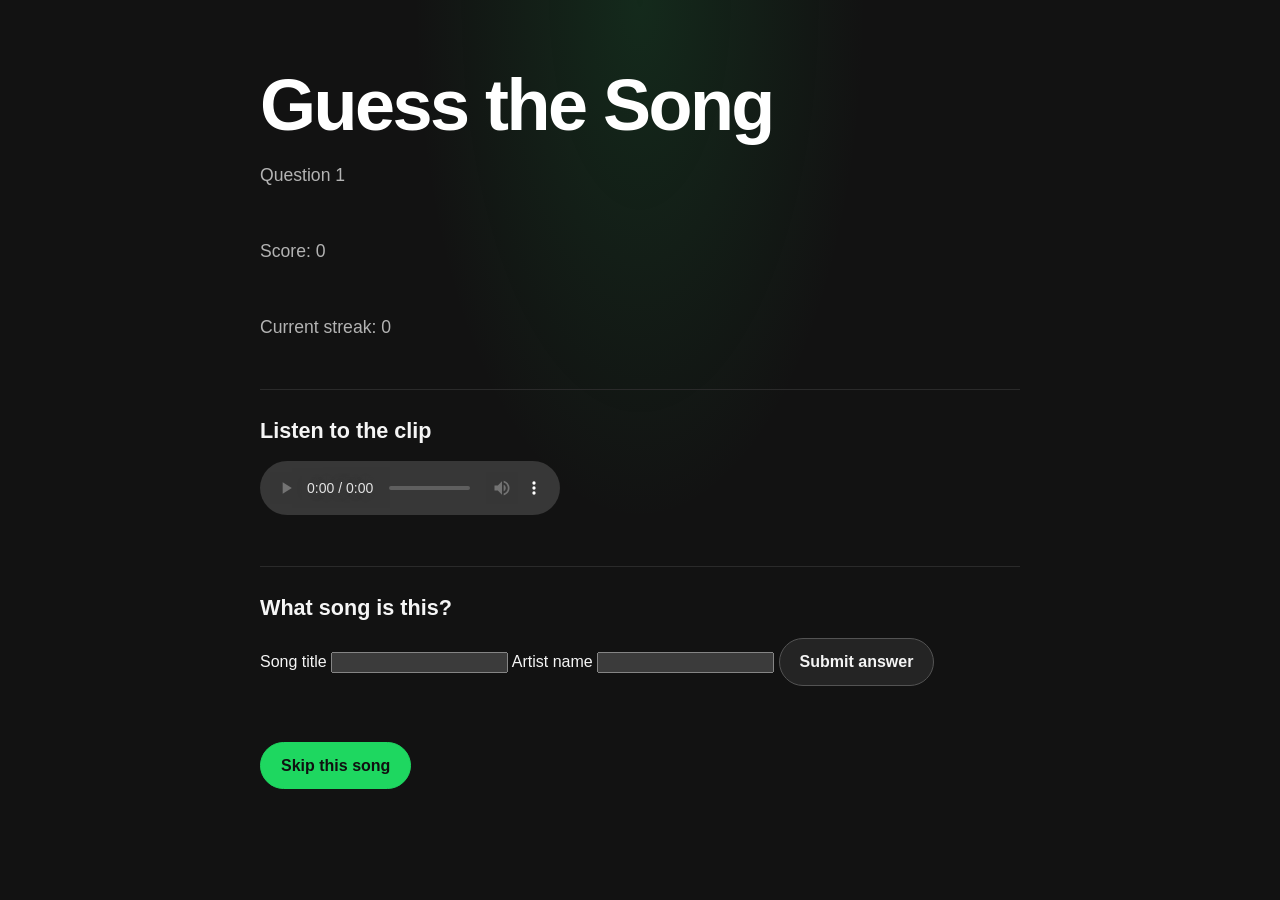
==== quizz_classic.html @ 05e7726d "Ajout de style.css et modification de index.html" ====
<!DOCTYPE html>
<html lang="en">
<head>
    <meta charset="UTF-8">
    <meta name="viewport" content="width=device-width, initial-scale=1.0">
    <link rel="stylesheet" href="style.css">
    <title>Guess the song </title>
</head>
  <h1>Guess the Song</h1>

  <p>Question <span id="question-number">1</span></p>
  <p>Score: <span id="score">0</span></p>
  <p>Current streak: <span id="streak">0</span></p>

  <h2>Listen to the clip</h2>
  <audio id="song-audio" controls></audio>

  <h2>What song is this?</h2>
  <form id="answer-form">
    <label for="song-title">Song title</label>
    <input id="song-title" type="text">

    <label for="artist-name">Artist name</label>
    <input id="artist-name" type="text">

    <button type="submit">Submit answer</button>
  </form>

  <p id="feedback" aria-live="polite"></p>

  <button id="skip-button" type="button">Skip this song</button>
</body>
</html>
---- style.css ----
* {
  box-sizing: border-box;
}

:root {
  color-scheme: dark;
  font-family: Arial, Helvetica, sans-serif;
  background: #121212;
  color: #f5f5f5;
}

body {
  width: min(100% - 40px, 760px);
  margin: 0 auto;
  padding: 64px 0 80px;
  line-height: 1.6;
  background:
    radial-gradient(ellipse at 50% 0, rgb(29 185 84 / 14%), transparent 42%),
    #121212;
}

h1,
h2,
p,
ol {
  margin-top: 0;
}

h1 {
  margin-bottom: 14px;
  color: #ffffff;
  line-height: 1.15;
  letter-spacing: -0.035em;
}

h1:first-of-type {
  max-width: 650px;
  font-size: clamp(2.4rem, 7vw, 4.5rem);
}

body > p {
  max-width: 620px;
  margin-bottom: 48px;
  color: #b3b3b3;
  font-size: 1.1rem;
}

h1:not(:first-of-type) {
  margin-top: 42px;
  font-size: 1.6rem;
}

button {
  min-height: 44px;
  margin: 0 8px 8px 0;
  padding: 10px 20px;
  border: 1px solid #535353;
  border-radius: 999px;
  background: #242424;
  color: #f5f5f5;
  font: inherit;
  font-weight: 700;
  cursor: pointer;
  transition: background-color 150ms ease, color 150ms ease, transform 150ms ease;
}

button:hover {
  border-color: #ffffff;
  transform: scale(1.03);
}

button:focus-visible,
input:focus-visible {
  outline: 3px solid #1ed760;
  outline-offset: 3px;
}

button[data-difficulty][aria-pressed="true"] {
  border-color: #1ed760;
  background: #1ed760;
  color: #101010;
}

#playlistUrl {
  display: block;
  width: 100%;
  min-height: 50px;
  margin: 14px 0 12px;
  padding: 12px 16px;
  border: 1px solid #535353;
  border-radius: 8px;
  background: #242424;
  color: #ffffff;
  font: inherit;
}

#playlistUrl::placeholder {
  color: #a7a7a7;
}

body > button:not([data-difficulty]) {
  border-color: #1ed760;
  background: #1ed760;
  color: #101010;
}

body > button:not([data-difficulty]):hover {
  border-color: #3be477;
  background: #3be477;
}

h2 {
  margin-top: 44px;
  margin-bottom: 12px;
  padding-top: 24px;
  border-top: 1px solid #2a2a2a;
  font-size: 1.35rem;
}

ol {
  padding-left: 24px;
  color: #b3b3b3;
}

li {
  padding: 4px 0 4px 5px;
}

li::marker {
  color: #1ed760;
  font-weight: 700;
}

h2 + p {
  color: #b3b3b3;
}

@media (max-width: 520px) {
  body {
    width: min(100% - 32px, 760px);
    padding-top: 40px;
  }

  body > p {
    margin-bottom: 36px;
  }

  button {
    margin-right: 4px;
    padding-inline: 16px;
  }
}
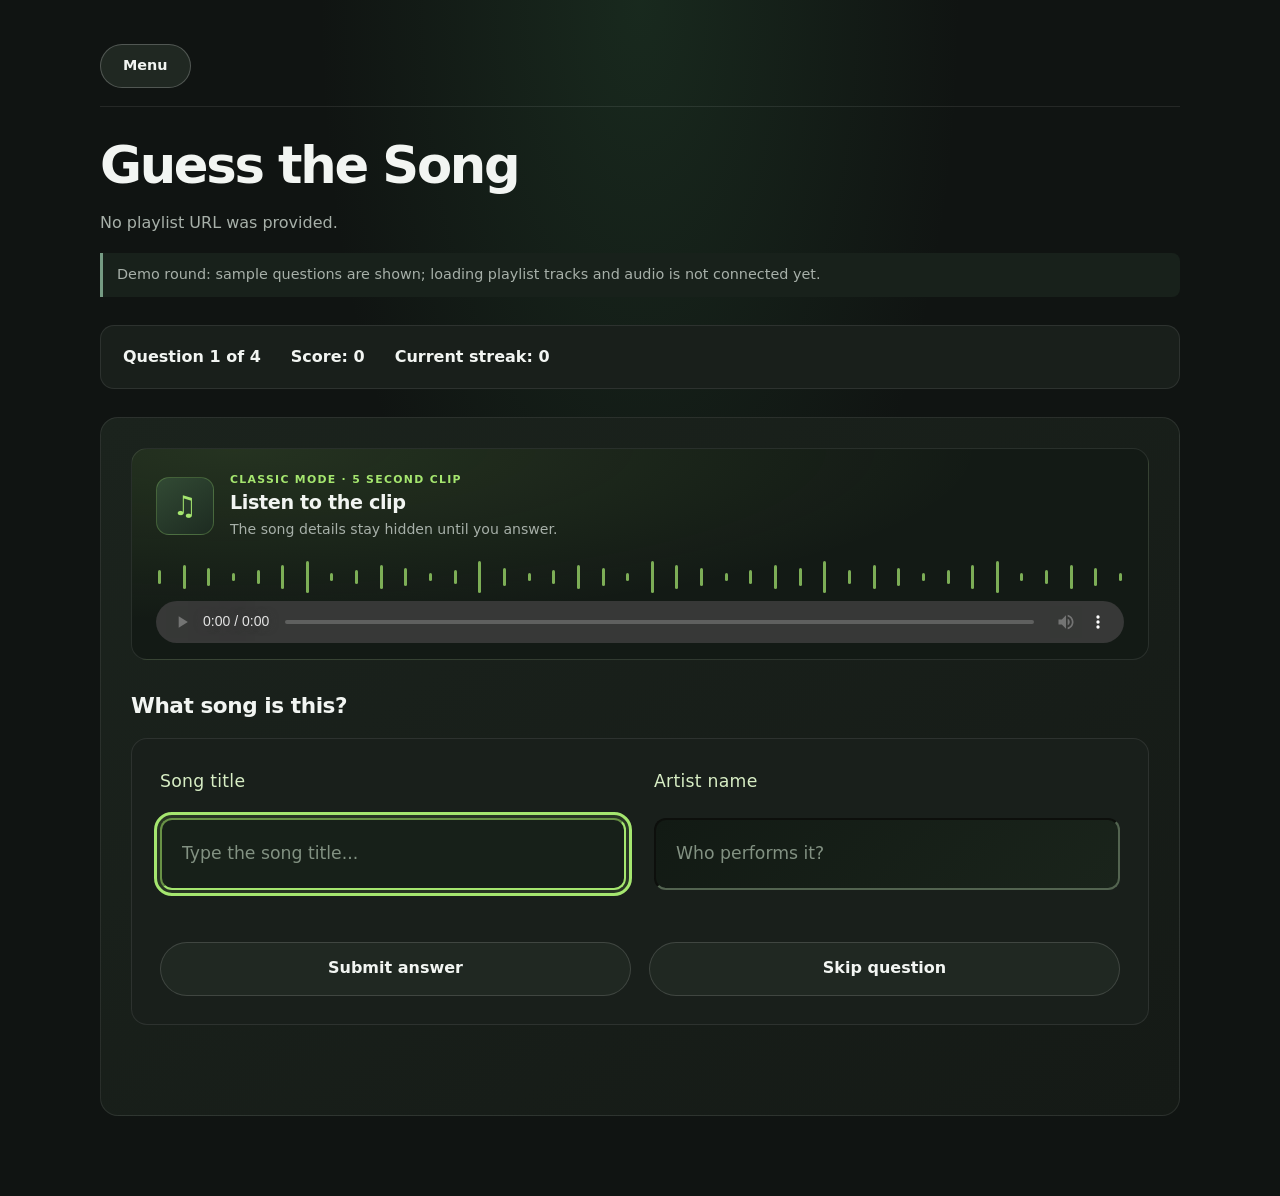
==== commit 2a27009d: "." ====
--- a/quizz_classic.html
+++ b/quizz_classic.html
@@ -1,33 +1,74 @@
 <!DOCTYPE html>
 <html lang="en">
 <head>
-    <meta charset="UTF-8">
-    <meta name="viewport" content="width=device-width, initial-scale=1.0">
-    <link rel="stylesheet" href="style.css">
-    <title>Guess the song </title>
+  <meta charset="UTF-8">
+  <meta name="viewport" content="width=device-width, initial-scale=1.0">
+  <link rel="stylesheet" href="style.css">
+  <script src="quiz.js" defer></script>
+  <title>Guess the Song — Classic Mode</title>
 </head>
-  <h1>Guess the Song</h1>
+<body data-mode="classic">
+  <header class="quiz-header">
+    <a class="menu-button" href="index.html">Menu</a>
+  </header>
 
-  <p>Question <span id="question-number">1</span></p>
-  <p>Score: <span id="score">0</span></p>
-  <p>Current streak: <span id="streak">0</span></p>
+  <main class="quiz-main">
+    <h1>Guess the Song</h1>
+    <p id="playlist-info"></p>
+    <p id="audio-status" role="status"></p>
 
-  <h2>Listen to the clip</h2>
-  <audio id="song-audio" controls></audio>
+    <section aria-label="Quiz score">
+      <p>Question <span id="question-number">1</span> of <span id="question-total">4</span></p>
+      <p>Score: <span id="score">0</span></p>
+      <p>Current streak: <span id="streak">0</span></p>
+    </section>
 
-  <h2>What song is this?</h2>
-  <form id="answer-form">
-    <label for="song-title">Song title</label>
-    <input id="song-title" type="text">
+    <p id="completion" aria-live="polite" hidden></p>
 
-    <label for="artist-name">Artist name</label>
-    <input id="artist-name" type="text">
+    <section id="question-panel">
+      <section class="audio-card" aria-label="Audio player">
+        <div class="audio-card-heading">
+          <div class="audio-art" aria-hidden="true">♫</div>
+          <div>
+            <p class="audio-eyebrow">CLASSIC MODE · 5 SECOND CLIP</p>
+            <h2>Listen to the clip</h2>
+            <p class="audio-caption">The song details stay hidden until you answer.</p>
+          </div>
+        </div>
+        <div class="audio-wave" aria-hidden="true">
+          <span></span><span></span><span></span><span></span><span></span>
+          <span></span><span></span><span></span><span></span><span></span>
+          <span></span><span></span><span></span><span></span><span></span>
+          <span></span><span></span><span></span><span></span><span></span>
+          <span></span><span></span><span></span><span></span><span></span>
+          <span></span><span></span><span></span><span></span><span></span>
+          <span></span><span></span><span></span><span></span><span></span>
+          <span></span><span></span><span></span><span></span><span></span>
+        </div>
+        <audio id="song-audio" controls aria-label="Song clip"></audio>
+      </section>
 
-    <button type="submit">Submit answer</button>
-  </form>
+      <h2 class="answer-heading">What song is this?</h2>
+      <form id="answer-form">
+        <div class="classic-answer-fields">
+          <p>
+            <label for="song-title">Song title</label>
+            <input id="song-title" name="song-title" type="text" autocomplete="off" placeholder="Type the song title...">
+          </p>
+          <p>
+            <label for="artist-name">Artist name</label>
+            <input id="artist-name" name="artist-name" type="text" autocomplete="off" placeholder="Who performs it?">
+          </p>
+        </div>
+        <div class="answer-submit-row">
+          <button type="submit">Submit answer</button>
+          <button id="skip-button" type="button">Skip question</button>
+        </div>
+      </form>
 
-  <p id="feedback" aria-live="polite"></p>
-
-  <button id="skip-button" type="button">Skip this song</button>
+      <p id="feedback" aria-live="polite"></p>
+      <button id="next-button" type="button" hidden>Next question</button>
+    </section>
+  </main>
 </body>
-</html>+</html>
--- a/style.css
+++ b/style.css
@@ -4,149 +4,805 @@
 
 :root {
   color-scheme: dark;
-  font-family: Arial, Helvetica, sans-serif;
-  background: #121212;
-  color: #f5f5f5;
+  font-family: Inter, ui-sans-serif, system-ui, -apple-system, BlinkMacSystemFont, "Segoe UI", sans-serif;
+  background: #101412;
+  color: #f2f5f2;
+  font-synthesis: none;
+  text-rendering: optimizeLegibility;
+
+  --page: #101412;
+  --panel: #191f1b;
+  --panel-raised: #202822;
+  --panel-border: #ffffff16;
+  --text: #f2f5f2;
+  --muted: #a7b0a9;
+  --accent: #a5e66f;
+  --accent-strong: #8bd957;
+  --accent-ink: #172114;
 }
 
 body {
-  width: min(100% - 40px, 760px);
+  width: min(100% - 40px, 860px);
+  min-height: 100vh;
   margin: 0 auto;
-  padding: 64px 0 80px;
-  line-height: 1.6;
+  padding: 56px 0 80px;
+  line-height: 1.65;
   background:
-    radial-gradient(ellipse at 50% 0, rgb(29 185 84 / 14%), transparent 42%),
-    #121212;
+    radial-gradient(ellipse at 50% 0, rgb(55 117 72 / 22%), transparent 42%),
+    var(--page);
 }
 
 h1,
 h2,
+h3,
 p,
-ol {
+ol,
+ul {
   margin-top: 0;
 }
 
 h1 {
-  margin-bottom: 14px;
-  color: #ffffff;
-  line-height: 1.15;
-  letter-spacing: -0.035em;
-}
-
-h1:first-of-type {
-  max-width: 650px;
-  font-size: clamp(2.4rem, 7vw, 4.5rem);
+  margin-bottom: 16px;
+  color: var(--text);
+  font-size: clamp(2rem, 5vw, 3.2rem);
+  line-height: 1.12;
+  letter-spacing: -0.045em;
+}
+
+body > h1:first-of-type {
+  max-width: 720px;
+  font-size: clamp(2.5rem, 7vw, 4.5rem);
+}
+
+h2 {
+  margin: 36px 0 14px;
+  color: var(--text);
+  font-size: 1.35rem;
+  line-height: 1.3;
+  letter-spacing: -0.02em;
+}
+
+h3 {
+  margin-bottom: 10px;
+  font-size: 1.05rem;
+}
+
+p,
+li {
+  color: var(--muted);
 }
 
 body > p {
-  max-width: 620px;
-  margin-bottom: 48px;
-  color: #b3b3b3;
-  font-size: 1.1rem;
-}
-
-h1:not(:first-of-type) {
-  margin-top: 42px;
-  font-size: 1.6rem;
+  max-width: 680px;
+  margin-bottom: 32px;
+  font-size: 1.05rem;
+}
+
+ol,
+ul {
+  padding-left: 26px;
+}
+
+li {
+  padding: 3px 0 3px 5px;
+}
+
+li::marker {
+  color: var(--accent);
+  font-weight: 700;
+}
+
+button,
+input,
+select,
+textarea {
+  font: inherit;
 }
 
 button {
   min-height: 44px;
   margin: 0 8px 8px 0;
-  padding: 10px 20px;
-  border: 1px solid #535353;
+  padding: 10px 19px;
+  border: 1px solid #ffffff24;
   border-radius: 999px;
-  background: #242424;
-  color: #f5f5f5;
-  font: inherit;
+  background: var(--panel-raised);
+  color: var(--text);
   font-weight: 700;
   cursor: pointer;
-  transition: background-color 150ms ease, color 150ms ease, transform 150ms ease;
+  transition:
+    background-color 150ms ease,
+    border-color 150ms ease,
+    color 150ms ease,
+    transform 150ms ease;
 }
 
 button:hover {
-  border-color: #ffffff;
-  transform: scale(1.03);
+  border-color: #ffffff65;
+  background: #29332b;
+  transform: translateY(-1px);
+}
+
+button:active {
+  transform: translateY(0);
 }
 
 button:focus-visible,
-input:focus-visible {
-  outline: 3px solid #1ed760;
+input:focus-visible,
+select:focus-visible,
+textarea:focus-visible,
+a:focus-visible {
+  outline: 3px solid var(--accent);
   outline-offset: 3px;
 }
 
 button[data-difficulty][aria-pressed="true"] {
-  border-color: #1ed760;
-  background: #1ed760;
-  color: #101010;
+  border-color: var(--accent);
+  background: var(--accent);
+  color: var(--accent-ink);
+}
+
+form {
+  margin: 18px 0 28px;
+  padding: 22px;
+  border: 1px solid var(--panel-border);
+  border-radius: 16px;
+  background: var(--panel);
+}
+
+form h2 {
+  margin-top: 0;
+  margin-bottom: 18px;
+  font-size: 1.2rem;
 }
 
 #playlistUrl {
+  width: 100%;
+  min-height: 58px;
+  padding: 14px 18px;
+  font-size: 1rem;
+}
+
+main > section[aria-label="Quiz score"] {
+  display: flex;
+  flex-wrap: wrap;
+  gap: 8px 24px;
+  margin: 24px 0;
+  padding: 16px 20px;
+  border: 1px solid var(--panel-border);
+  border-radius: 14px;
+  background: var(--panel);
+}
+
+main > section[aria-label="Quiz score"] p {
+  margin: 0;
+  color: var(--text);
+  font-weight: 650;
+}
+
+#question-panel {
+  padding: 24px;
+  border: 1px solid var(--panel-border);
+  border-radius: 18px;
+  background: linear-gradient(145deg, #1b231d, #151a16);
+}
+
+#question-panel h2:first-child {
+  margin-top: 0;
+}
+
+#question-panel form {
+  margin-bottom: 16px;
+}
+
+#question-panel form p:last-of-type {
+  margin-bottom: 0;
+}
+
+#question-panel audio {
+  width: 100%;
+  max-width: 560px;
+}
+
+#answer-options {
+  display: grid;
+  gap: 10px;
+}
+
+.answer-option {
+  display: flex;
+  align-items: center;
+  gap: 12px;
+  min-height: 54px;
+  margin: 0;
+  padding: 12px 15px;
+  border: 1px solid #ffffff20;
+  border-radius: 12px;
+  background: #141a16;
+  color: var(--text);
+  cursor: pointer;
+  transition: background-color 150ms ease, border-color 150ms ease;
+}
+
+.answer-option:hover {
+  border-color: #ffffff55;
+  background: #202a22;
+}
+
+.answer-option.is-selected {
+  border-color: var(--accent);
+  background: rgb(165 230 111 / 12%);
+}
+
+.answer-option input[type="radio"] {
+  width: 19px;
+  height: 19px;
+  flex: 0 0 19px;
+  margin: 0;
+}
+
+button:disabled,
+input:disabled {
+  cursor: not-allowed;
+  opacity: 0.65;
+}
+
+#feedback,
+#completion {
+  color: var(--accent);
+  font-weight: 700;
+}
+
+[hidden] {
+  display: none !important;
+}
+
+@media (max-width: 560px) {
+  #question-panel {
+    padding: 18px;
+  }
+
+  main > section[aria-label="Quiz score"] {
+    gap: 8px 16px;
+    padding: 14px;
+  }
+}
+
+body {
+  width: min(100% - 48px, 920px);
+  padding-top: 44px;
+}
+
+h2 {
+  margin-top: 30px;
+  margin-bottom: 16px;
+}
+
+form {
+  margin: 24px 0;
+  padding: 26px;
+}
+
+.quiz-header {
+  display: flex;
+  align-items: center;
+  justify-content: space-between;
+  margin-bottom: 30px;
+  padding-bottom: 18px;
+  border-bottom: 1px solid var(--panel-border);
+}
+
+.brand {
+  color: var(--text);
+  font-size: 1.05rem;
+  font-weight: 750;
+  text-decoration: none;
+}
+
+.menu-button {
+  display: inline-flex;
+  min-height: 40px;
+  align-items: center;
+  justify-content: center;
+  padding: 7px 17px;
+  border: 1px solid #ffffff2a;
+  border-radius: 999px;
+  color: var(--text);
+  font-size: 0.9rem;
+  font-weight: 700;
+  text-decoration: none;
+  transition: background-color 150ms ease, border-color 150ms ease;
+}
+
+.menu-button:hover {
+  border-color: var(--accent);
+  background: var(--panel-raised);
+}
+
+#playlist-info {
+  overflow-wrap: anywhere;
+}
+
+#audio-status {
+  margin: 12px 0 20px;
+  padding: 10px 14px;
+  border-left: 3px solid #759b83;
+  border-radius: 0 8px 8px 0;
+  background: #18211b;
+  font-size: 0.9rem;
+}
+
+main > section[aria-label="Quiz score"] {
+  gap: 12px 30px;
+  margin: 28px 0;
+  padding: 18px 22px;
+}
+
+#question-panel {
+  padding: 30px;
+}
+
+.audio-card {
+  margin-bottom: 32px;
+  padding: 22px 24px 16px;
+  border: 1px solid #ffffff18;
+  border-radius: 16px;
+  background:
+    radial-gradient(ellipse at 10% 0, rgb(165 230 111 / 12%), transparent 58%),
+    #131a15;
+}
+
+.audio-card-heading {
+  display: flex;
+  align-items: center;
+  gap: 16px;
+}
+
+.audio-art {
+  display: grid;
+  width: 58px;
+  height: 58px;
+  flex: 0 0 58px;
+  place-items: center;
+  border: 1px solid rgb(165 230 111 / 25%);
+  border-radius: 13px;
+  background: linear-gradient(145deg, #324a34, #1d2b21);
+  color: var(--accent);
+  font-size: 1.7rem;
+}
+
+.audio-card h2 {
+  margin: 2px 0 2px;
+  font-size: 1.2rem;
+}
+
+.audio-eyebrow {
+  margin: 0;
+  color: var(--accent);
+  font-size: 0.68rem;
+  font-weight: 800;
+  letter-spacing: 0.12em;
+}
+
+.audio-caption {
+  margin: 0;
+  font-size: 0.88rem;
+}
+
+.audio-wave {
+  display: flex;
+  height: 32px;
+  align-items: center;
+  justify-content: space-between;
+  gap: 4px;
+  margin: 20px 2px 8px;
+  opacity: 0.72;
+}
+
+.audio-wave span {
+  width: 3px;
+  height: 25%;
+  border-radius: 3px;
+  background: var(--accent);
+}
+
+.audio-wave span:nth-child(4n + 1) { height: 42%; }
+.audio-wave span:nth-child(4n + 2) { height: 78%; }
+.audio-wave span:nth-child(4n + 3) { height: 55%; }
+.audio-wave span:nth-child(7n) { height: 100%; }
+
+#question-panel .audio-card audio {
   display: block;
   width: 100%;
+  max-width: none;
+  height: 42px;
+  margin: 0;
+}
+
+#question-panel .answer-heading {
+  margin-top: 0;
+  margin-bottom: 18px;
+}
+
+#question-panel form {
+  margin: 0 0 20px;
+  padding: 24px;
+}
+
+#question-panel form p {
+  margin-bottom: 18px;
+}
+
+#question-panel form p:last-of-type {
+  margin-bottom: 22px;
+}
+
+#question-panel form input[type="text"] {
+  margin-top: 8px;
+  margin-bottom: 0;
+}
+
+#answer-options {
+  grid-template-columns: repeat(2, minmax(0, 1fr));
+  gap: 12px;
+}
+
+.answer-option {
+  min-height: 72px;
+  gap: 13px;
+  padding: 14px 16px;
+  line-height: 1.4;
+}
+
+.answer-option input[type="radio"] {
+  appearance: none;
+  position: relative;
+  width: 21px;
+  height: 21px;
+  flex-basis: 21px;
+  border: 2px solid #8e9b90;
+  border-radius: 50%;
+  background: #111713;
+  cursor: pointer;
+}
+
+.answer-option input[type="radio"]:checked {
+  border-color: var(--accent);
+}
+
+.answer-option input[type="radio"]:checked::after {
+  position: absolute;
+  inset: 4px;
+  border-radius: 50%;
+  background: var(--accent);
+  content: "";
+}
+
+.answer-option:has(input:focus-visible) {
+  outline: 3px solid var(--accent);
+  outline-offset: 3px;
+}
+
+.answer-option.is-correct,
+input.is-correct {
+  border-color: #68d391;
+  background: rgb(40 167 97 / 13%);
+}
+
+.answer-option.is-wrong,
+input.is-wrong {
+  border-color: #ed7373;
+  background: rgb(217 83 79 / 13%);
+}
+
+input.is-correct,
+input.is-wrong {
+  box-shadow: 0 0 0 1px currentColor;
+}
+
+#feedback[data-state="correct"],
+#completion[data-state="correct"] {
+  color: #83e0a1;
+}
+
+#feedback[data-state="wrong"],
+#completion[data-state="wrong"] {
+  color: #ff8585;
+}
+
+#feedback[data-state="partial"],
+#feedback[data-state="skipped"],
+#completion[data-state="skipped"] {
+  color: #f0c674;
+}
+
+#feedback {
+  margin: 18px 0 10px;
+}
+
+#next-button {
+  margin-top: 4px;
+}
+
+@media (max-width: 640px) {
+  body {
+    width: min(100% - 32px, 920px);
+    padding-top: 28px;
+  }
+
+  .quiz-header {
+    margin-bottom: 24px;
+  }
+
+  #question-panel {
+    padding: 20px;
+  }
+
+  .audio-card {
+    padding: 18px 16px 14px;
+  }
+
+  #answer-options {
+    gap: 9px;
+  }
+
+  .answer-option {
+    min-height: 66px;
+    padding: 12px;
+  }
+}
+
+@media (max-width: 420px) {
+  #answer-options {
+    grid-template-columns: 1fr;
+  }
+}
+
+/* Give the playlist field more room on the landing page. */
+#playlist-form {
+  margin: 34px 0 38px;
+  padding: 30px;
+}
+
+#playlist-form h2 {
+  margin-bottom: 24px;
+}
+
+#playlist-form label {
+  display: block;
+  margin-bottom: 10px;
+}
+
+#playlist-form #playlistUrl {
+  min-height: 66px;
+  margin: 0 0 18px;
+  padding-inline: 20px;
+}
+
+#playlist-form button[type="submit"] {
+  min-width: 132px;
+  min-height: 48px;
+}
+
+.quiz-header {
+  justify-content: flex-start;
+}
+
+.menu-button {
+  min-height: 44px;
+  padding-inline: 22px;
+  border-color: #ffffff38;
+  background: #202822;
+}
+
+#question-panel form {
+  padding: 28px;
+}
+
+.classic-answer-fields {
+  display: grid;
+  grid-template-columns: repeat(2, minmax(0, 1fr));
+  gap: 20px;
+}
+
+#question-panel .classic-answer-fields p {
+  min-width: 0;
+  margin: 0;
+}
+
+#question-panel .classic-answer-fields input[type="text"] {
+  min-height: 58px;
+  margin-top: 10px;
+  padding-inline: 16px;
+}
+
+.answer-submit-row {
+  display: flex;
+  justify-content: center;
+  margin-top: 26px;
+}
+
+#question-panel .answer-submit-row button[type="submit"] {
+  min-width: 190px;
   min-height: 50px;
-  margin: 14px 0 12px;
-  padding: 12px 16px;
-  border: 1px solid #535353;
-  border-radius: 8px;
-  background: #242424;
-  color: #ffffff;
-  font: inherit;
-}
-
-#playlistUrl::placeholder {
-  color: #a7a7a7;
-}
-
-body > button:not([data-difficulty]) {
-  border-color: #1ed760;
-  background: #1ed760;
-  color: #101010;
-}
-
-body > button:not([data-difficulty]):hover {
-  border-color: #3be477;
-  background: #3be477;
-}
-
-h2 {
-  margin-top: 44px;
+  margin: 0;
+}
+
+#question-panel #feedback {
+  width: fit-content;
+  max-width: 100%;
+  margin: 20px auto 12px;
+  padding: 13px 18px;
+  border: 1px solid transparent;
+  border-radius: 12px;
+  text-align: center;
+}
+
+#feedback[data-state="correct"] {
+  border-color: #48c879;
+  background: #123523;
+  color: #a5f2bf;
+}
+
+#feedback[data-state="wrong"] {
+  border-color: #f06c6c;
+  background: #411d20;
+  color: #ffc0c0;
+}
+
+#feedback[data-state="partial"],
+#feedback[data-state="skipped"] {
+  border-color: #e6b94f;
+  background: #3b2d14;
+  color: #ffe09a;
+}
+
+#completion[data-state="skipped"] {
+  border: 1px solid #e6b94f;
+  border-radius: 12px;
+  padding: 16px 20px;
+  background: #3b2d14;
+  color: #ffe09a;
+}
+
+.answer-option.is-correct {
+  border: 2px solid #48c879;
+  background: #123523;
+  color: #c8f7d7;
+  box-shadow: inset 0 0 0 1px #48c87955;
+}
+
+.answer-option.is-wrong {
+  border: 2px solid #f06c6c;
+  background: #411d20;
+  color: #ffc0c0;
+  box-shadow: inset 0 0 0 1px #f06c6c55;
+}
+
+#question-panel .answer-option.is-selected.is-correct {
+  border: 2px solid #48c879;
+  background: #123523;
+  color: #c8f7d7;
+  box-shadow: inset 0 0 0 1px #48c87955;
+}
+
+#question-panel .answer-option.is-selected.is-wrong {
+  border: 2px solid #f06c6c;
+  background: #411d20;
+  color: #ffc0c0;
+  box-shadow: inset 0 0 0 1px #f06c6c55;
+}
+
+#question-panel .answer-option.is-correct input[type="radio"] {
+  border-color: #70e398;
+  background: #194d2e;
+}
+
+#question-panel .answer-option.is-wrong input[type="radio"] {
+  border-color: #ff8585;
+  background: #62292d;
+}
+
+#question-panel .answer-option.is-wrong input[type="radio"]:checked::after {
+  background: #ff9999;
+}
+
+#question-panel form:has(#answer-options) .answer-submit-row {
+  margin-top: 34px;
+}
+
+@media (max-width: 560px) {
+  #playlist-form {
+    padding: 22px;
+  }
+
+  #question-panel form {
+    padding: 20px;
+  }
+
+  .classic-answer-fields {
+    grid-template-columns: 1fr;
+    gap: 16px;
+  }
+
+  #question-panel form:has(#answer-options) .answer-submit-row {
+    margin-top: 28px;
+  }
+}
+
+body:has(.classic-answer-fields) {
+  width: min(100% - 48px, 1080px);
+}
+
+.classic-answer-fields {
+  gap: 28px;
+}
+
+#question-panel .classic-answer-fields label {
+  display: block;
   margin-bottom: 12px;
-  padding-top: 24px;
-  border-top: 1px solid #2a2a2a;
-  font-size: 1.35rem;
-}
-
-ol {
-  padding-left: 24px;
-  color: #b3b3b3;
-}
-
-li {
-  padding: 4px 0 4px 5px;
-}
-
-li::marker {
-  color: #1ed760;
-  font-weight: 700;
-}
-
-h2 + p {
-  color: #b3b3b3;
-}
-
-@media (max-width: 520px) {
-  body {
-    width: min(100% - 32px, 760px);
-    padding-top: 40px;
-  }
-
-  body > p {
-    margin-bottom: 36px;
-  }
-
-  button {
-    margin-right: 4px;
-    padding-inline: 16px;
-  }
-}
+  color: #d7edc4;
+  font-size: 1.08rem;
+  letter-spacing: 0.015em;
+}
+
+#question-panel .classic-answer-fields input[type="text"] {
+  width: 100%;
+  min-height: 72px;
+  padding: 18px 20px;
+  border-color: #536450;
+  border-radius: 12px;
+  background: linear-gradient(135deg, #121a14, #1a241b);
+  font-size: 1.08rem;
+  transition: border-color 150ms ease, box-shadow 150ms ease, background 150ms ease;
+}
+
+#question-panel .classic-answer-fields input[type="text"]::placeholder {
+  color: #829182;
+}
+
+#question-panel .classic-answer-fields input[type="text"]:focus {
+  border-color: var(--accent);
+  background: #172019;
+  box-shadow: 0 0 0 4px rgb(165 230 111 / 10%);
+}
+
+#question-panel .answer-submit-row {
+  display: grid;
+  grid-template-columns: repeat(2, minmax(0, 1fr));
+  gap: 18px;
+  margin-top: 30px;
+}
+
+#question-panel .answer-submit-row button[type="submit"],
+#question-panel .answer-submit-row #skip-button {
+  width: 100%;
+  min-height: 54px;
+  margin: 0;
+}
+
+#question-panel #next-button {
+  display: block;
+  min-width: 220px;
+  margin: 18px auto 0;
+}
+
+@media (max-width: 560px) {
+  body:has(.classic-answer-fields) {
+    width: min(100% - 32px, 1080px);
+  }
+
+  .classic-answer-fields {
+    gap: 18px;
+  }
+
+  #question-panel .answer-submit-row {
+    gap: 12px;
+    margin-top: 24px;
+  }
+
+  #question-panel .answer-submit-row button[type="submit"],
+  #question-panel .answer-submit-row #skip-button {
+    padding-inline: 10px;
+    font-size: 0.9rem;
+  }
+}
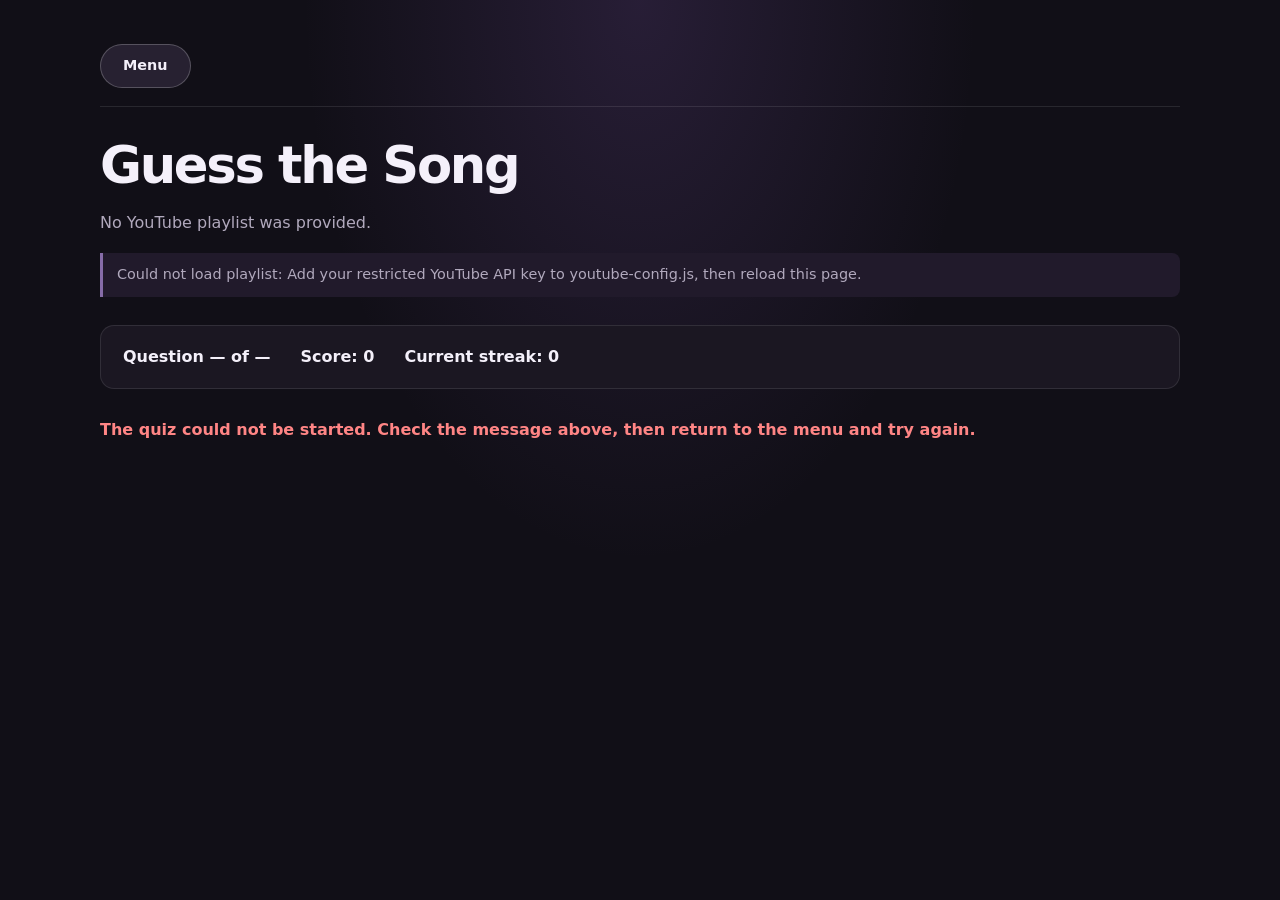
==== commit 993bc913: "." ====
--- a/quizz_classic.html
+++ b/quizz_classic.html
@@ -4,6 +4,7 @@
   <meta charset="UTF-8">
   <meta name="viewport" content="width=device-width, initial-scale=1.0">
   <link rel="stylesheet" href="style.css">
+  <script src="youtube-config.js"></script>
   <script src="quiz.js" defer></script>
   <title>Guess the Song — Classic Mode</title>
 </head>
@@ -12,13 +13,13 @@
     <a class="menu-button" href="index.html">Menu</a>
   </header>
 
-  <main class="quiz-main">
+  <main>
     <h1>Guess the Song</h1>
     <p id="playlist-info"></p>
     <p id="audio-status" role="status"></p>
 
     <section aria-label="Quiz score">
-      <p>Question <span id="question-number">1</span> of <span id="question-total">4</span></p>
+      <p>Question <span id="question-number">—</span> of <span id="question-total">—</span></p>
       <p>Score: <span id="score">0</span></p>
       <p>Current streak: <span id="streak">0</span></p>
     </section>
@@ -26,26 +27,26 @@
     <p id="completion" aria-live="polite" hidden></p>
 
     <section id="question-panel">
-      <section class="audio-card" aria-label="Audio player">
+      <section class="audio-card" aria-label="YouTube video player">
         <div class="audio-card-heading">
-          <div class="audio-art" aria-hidden="true">♫</div>
+          <div class="audio-art" aria-hidden="true">▶</div>
           <div>
             <p class="audio-eyebrow">CLASSIC MODE · 5 SECOND CLIP</p>
-            <h2>Listen to the clip</h2>
-            <p class="audio-caption">The song details stay hidden until you answer.</p>
+            <h2>Watch the clip</h2>
+            <p class="audio-caption">Hear a randomly selected 5-second segment, then guess the song and artist.</p>
           </div>
         </div>
-        <div class="audio-wave" aria-hidden="true">
-          <span></span><span></span><span></span><span></span><span></span>
-          <span></span><span></span><span></span><span></span><span></span>
-          <span></span><span></span><span></span><span></span><span></span>
-          <span></span><span></span><span></span><span></span><span></span>
-          <span></span><span></span><span></span><span></span><span></span>
-          <span></span><span></span><span></span><span></span><span></span>
-          <span></span><span></span><span></span><span></span><span></span>
-          <span></span><span></span><span></span><span></span><span></span>
+        <div id="youtube-player" class="youtube-player-frame"></div>
+        <div class="player-controls">
+          <button id="play-clip-button" type="button" disabled>Play random 5-second clip</button>
+          <button id="pause-clip-button" type="button" disabled>Pause clip</button>
+          <p id="player-status" role="status" aria-live="polite">Preparing YouTube player...</p>
         </div>
-        <audio id="song-audio" controls aria-label="Song clip"></audio>
+        <div class="youtube-player-link">
+          <a id="playlist-link" href="https://www.youtube.com" target="_blank" rel="noopener noreferrer">
+            Open current video on YouTube
+          </a>
+        </div>
       </section>
 
       <h2 class="answer-heading">What song is this?</h2>
--- a/style.css
+++ b/style.css
@@ -5,20 +5,19 @@
 :root {
   color-scheme: dark;
   font-family: Inter, ui-sans-serif, system-ui, -apple-system, BlinkMacSystemFont, "Segoe UI", sans-serif;
-  background: #101412;
-  color: #f2f5f2;
+  background: #110f17;
+  color: #f4f0fa;
   font-synthesis: none;
   text-rendering: optimizeLegibility;
 
-  --page: #101412;
-  --panel: #191f1b;
-  --panel-raised: #202822;
-  --panel-border: #ffffff16;
-  --text: #f2f5f2;
-  --muted: #a7b0a9;
-  --accent: #a5e66f;
-  --accent-strong: #8bd957;
-  --accent-ink: #172114;
+  --page: #110f17;
+  --panel: #1b1722;
+  --panel-raised: #272131;
+  --panel-border: #ffffff19;
+  --text: #f4f0fa;
+  --muted: #b1a9bd;
+  --accent: #c5a8ff;
+  --accent-ink: #21172e;
 }
 
 body {
@@ -28,13 +27,12 @@
   padding: 56px 0 80px;
   line-height: 1.65;
   background:
-    radial-gradient(ellipse at 50% 0, rgb(55 117 72 / 22%), transparent 42%),
+    radial-gradient(ellipse at 50% 0, rgb(111 76 153 / 24%), transparent 44%),
     var(--page);
 }
 
 h1,
 h2,
-h3,
 p,
 ol,
 ul {
@@ -60,11 +58,6 @@
   font-size: 1.35rem;
   line-height: 1.3;
   letter-spacing: -0.02em;
-}
-
-h3 {
-  margin-bottom: 10px;
-  font-size: 1.05rem;
 }
 
 p,
@@ -118,7 +111,7 @@
 
 button:hover {
   border-color: #ffffff65;
-  background: #29332b;
+  background: #342b40;
   transform: translateY(-1px);
 }
 
@@ -183,24 +176,11 @@
   padding: 24px;
   border: 1px solid var(--panel-border);
   border-radius: 18px;
-  background: linear-gradient(145deg, #1b231d, #151a16);
-}
-
-#question-panel h2:first-child {
-  margin-top: 0;
+  background: linear-gradient(145deg, #211b2a, #17141d);
 }
 
 #question-panel form {
   margin-bottom: 16px;
-}
-
-#question-panel form p:last-of-type {
-  margin-bottom: 0;
-}
-
-#question-panel audio {
-  width: 100%;
-  max-width: 560px;
 }
 
 #answer-options {
@@ -217,7 +197,7 @@
   padding: 12px 15px;
   border: 1px solid #ffffff20;
   border-radius: 12px;
-  background: #141a16;
+  background: #18141e;
   color: var(--text);
   cursor: pointer;
   transition: background-color 150ms ease, border-color 150ms ease;
@@ -225,12 +205,12 @@
 
 .answer-option:hover {
   border-color: #ffffff55;
-  background: #202a22;
+  background: #2a2234;
 }
 
 .answer-option.is-selected {
   border-color: var(--accent);
-  background: rgb(165 230 111 / 12%);
+  background: rgb(197 168 255 / 14%);
 }
 
 .answer-option input[type="radio"] {
@@ -267,6 +247,56 @@
   }
 }
 
+.youtube-player-frame {
+  width: 100%;
+  aspect-ratio: 16 / 9;
+  margin-top: 20px;
+  overflow: hidden;
+  border: 1px solid #ffffff20;
+  border-radius: 12px;
+  background: #100e15;
+}
+
+.youtube-player-frame iframe {
+  display: block;
+  width: 100%;
+  height: 100%;
+  border: 0;
+}
+
+.player-controls {
+  display: flex;
+  flex-wrap: wrap;
+  align-items: center;
+  gap: 8px 16px;
+  margin-top: 14px;
+}
+
+.player-controls button {
+  margin: 0;
+}
+
+.player-controls p {
+  margin: 0;
+  font-size: 0.88rem;
+}
+
+.youtube-player-link {
+  margin-top: 12px;
+  text-align: center;
+}
+
+.youtube-player-link a {
+  color: #d5c1ff;
+  font-weight: 700;
+  text-decoration: none;
+}
+
+.youtube-player-link a:hover {
+  color: #ffffff;
+  text-decoration: underline;
+}
+
 body {
   width: min(100% - 48px, 920px);
   padding-top: 44px;
@@ -285,17 +315,10 @@
 .quiz-header {
   display: flex;
   align-items: center;
-  justify-content: space-between;
+  justify-content: flex-start;
   margin-bottom: 30px;
   padding-bottom: 18px;
   border-bottom: 1px solid var(--panel-border);
-}
-
-.brand {
-  color: var(--text);
-  font-size: 1.05rem;
-  font-weight: 750;
-  text-decoration: none;
 }
 
 .menu-button {
@@ -325,9 +348,9 @@
 #audio-status {
   margin: 12px 0 20px;
   padding: 10px 14px;
-  border-left: 3px solid #759b83;
+  border-left: 3px solid #866ca8;
   border-radius: 0 8px 8px 0;
-  background: #18211b;
+  background: #211a2b;
   font-size: 0.9rem;
 }
 
@@ -347,8 +370,8 @@
   border: 1px solid #ffffff18;
   border-radius: 16px;
   background:
-    radial-gradient(ellipse at 10% 0, rgb(165 230 111 / 12%), transparent 58%),
-    #131a15;
+    radial-gradient(ellipse at 10% 0, rgb(197 168 255 / 13%), transparent 58%),
+    #17131d;
 }
 
 .audio-card-heading {
@@ -363,9 +386,9 @@
   height: 58px;
   flex: 0 0 58px;
   place-items: center;
-  border: 1px solid rgb(165 230 111 / 25%);
+  border: 1px solid rgb(197 168 255 / 30%);
   border-radius: 13px;
-  background: linear-gradient(145deg, #324a34, #1d2b21);
+  background: linear-gradient(145deg, #49345f, #282035);
   color: var(--accent);
   font-size: 1.7rem;
 }
@@ -386,36 +409,6 @@
 .audio-caption {
   margin: 0;
   font-size: 0.88rem;
-}
-
-.audio-wave {
-  display: flex;
-  height: 32px;
-  align-items: center;
-  justify-content: space-between;
-  gap: 4px;
-  margin: 20px 2px 8px;
-  opacity: 0.72;
-}
-
-.audio-wave span {
-  width: 3px;
-  height: 25%;
-  border-radius: 3px;
-  background: var(--accent);
-}
-
-.audio-wave span:nth-child(4n + 1) { height: 42%; }
-.audio-wave span:nth-child(4n + 2) { height: 78%; }
-.audio-wave span:nth-child(4n + 3) { height: 55%; }
-.audio-wave span:nth-child(7n) { height: 100%; }
-
-#question-panel .audio-card audio {
-  display: block;
-  width: 100%;
-  max-width: none;
-  height: 42px;
-  margin: 0;
 }
 
 #question-panel .answer-heading {
@@ -459,9 +452,9 @@
   width: 21px;
   height: 21px;
   flex-basis: 21px;
-  border: 2px solid #8e9b90;
+  border: 2px solid #9a8eaa;
   border-radius: 50%;
-  background: #111713;
+  background: #17131d;
   cursor: pointer;
 }
 
@@ -482,13 +475,11 @@
   outline-offset: 3px;
 }
 
-.answer-option.is-correct,
 input.is-correct {
   border-color: #68d391;
   background: rgb(40 167 97 / 13%);
 }
 
-.answer-option.is-wrong,
 input.is-wrong {
   border-color: #ed7373;
   background: rgb(217 83 79 / 13%);
@@ -583,15 +574,20 @@
   min-height: 48px;
 }
 
-.quiz-header {
-  justify-content: flex-start;
+.setup-note {
+  margin: -20px 0 34px;
+  padding: 12px 16px;
+  border-left: 3px solid #866ca8;
+  border-radius: 0 8px 8px 0;
+  background: #211a2b;
+  font-size: 0.9rem;
 }
 
 .menu-button {
   min-height: 44px;
   padding-inline: 22px;
   border-color: #ffffff38;
-  background: #202822;
+  background: #272131;
 }
 
 #question-panel form {
@@ -613,12 +609,6 @@
   min-height: 58px;
   margin-top: 10px;
   padding-inline: 16px;
-}
-
-.answer-submit-row {
-  display: flex;
-  justify-content: center;
-  margin-top: 26px;
 }
 
 #question-panel .answer-submit-row button[type="submit"] {
@@ -656,6 +646,12 @@
   color: #ffe09a;
 }
 
+#feedback[data-state="required"] {
+  border-color: #d98b52;
+  background: #3b2518;
+  color: #ffd0a8;
+}
+
 #completion[data-state="skipped"] {
   border: 1px solid #e6b94f;
   border-radius: 12px;
@@ -678,20 +674,6 @@
   box-shadow: inset 0 0 0 1px #f06c6c55;
 }
 
-#question-panel .answer-option.is-selected.is-correct {
-  border: 2px solid #48c879;
-  background: #123523;
-  color: #c8f7d7;
-  box-shadow: inset 0 0 0 1px #48c87955;
-}
-
-#question-panel .answer-option.is-selected.is-wrong {
-  border: 2px solid #f06c6c;
-  background: #411d20;
-  color: #ffc0c0;
-  box-shadow: inset 0 0 0 1px #f06c6c55;
-}
-
 #question-panel .answer-option.is-correct input[type="radio"] {
   border-color: #70e398;
   background: #194d2e;
@@ -740,7 +722,7 @@
 #question-panel .classic-answer-fields label {
   display: block;
   margin-bottom: 12px;
-  color: #d7edc4;
+  color: #e2d4ff;
   font-size: 1.08rem;
   letter-spacing: 0.015em;
 }
@@ -749,21 +731,21 @@
   width: 100%;
   min-height: 72px;
   padding: 18px 20px;
-  border-color: #536450;
+  border-color: #5b4b70;
   border-radius: 12px;
-  background: linear-gradient(135deg, #121a14, #1a241b);
+  background: linear-gradient(135deg, #17131d, #211a2b);
   font-size: 1.08rem;
   transition: border-color 150ms ease, box-shadow 150ms ease, background 150ms ease;
 }
 
 #question-panel .classic-answer-fields input[type="text"]::placeholder {
-  color: #829182;
+  color: #988ba8;
 }
 
 #question-panel .classic-answer-fields input[type="text"]:focus {
   border-color: var(--accent);
-  background: #172019;
-  box-shadow: 0 0 0 4px rgb(165 230 111 / 10%);
+  background: #211a2b;
+  box-shadow: 0 0 0 4px rgb(197 168 255 / 12%);
 }
 
 #question-panel .answer-submit-row {
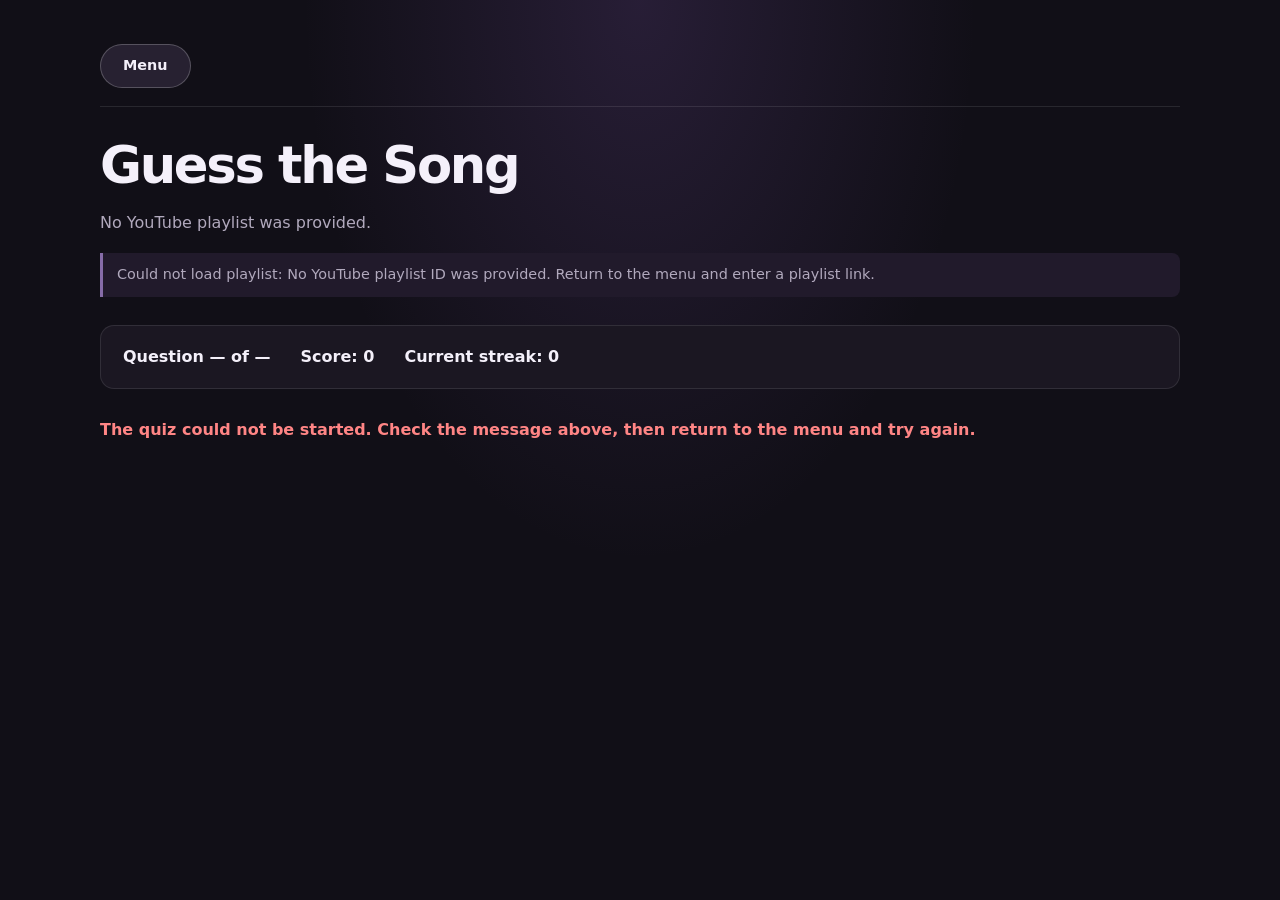
==== commit 5fd380ce: "." ====
--- a/quizz_classic.html
+++ b/quizz_classic.html
@@ -4,7 +4,7 @@
   <meta charset="UTF-8">
   <meta name="viewport" content="width=device-width, initial-scale=1.0">
   <link rel="stylesheet" href="style.css">
-  <script src="youtube-config.js"></script>
+  <script>window.YOUTUBE_API_KEY = "__YOUTUBE_API_KEY__";</script>
   <script src="quiz.js" defer></script>
   <title>Guess the Song — Classic Mode</title>
 </head>
